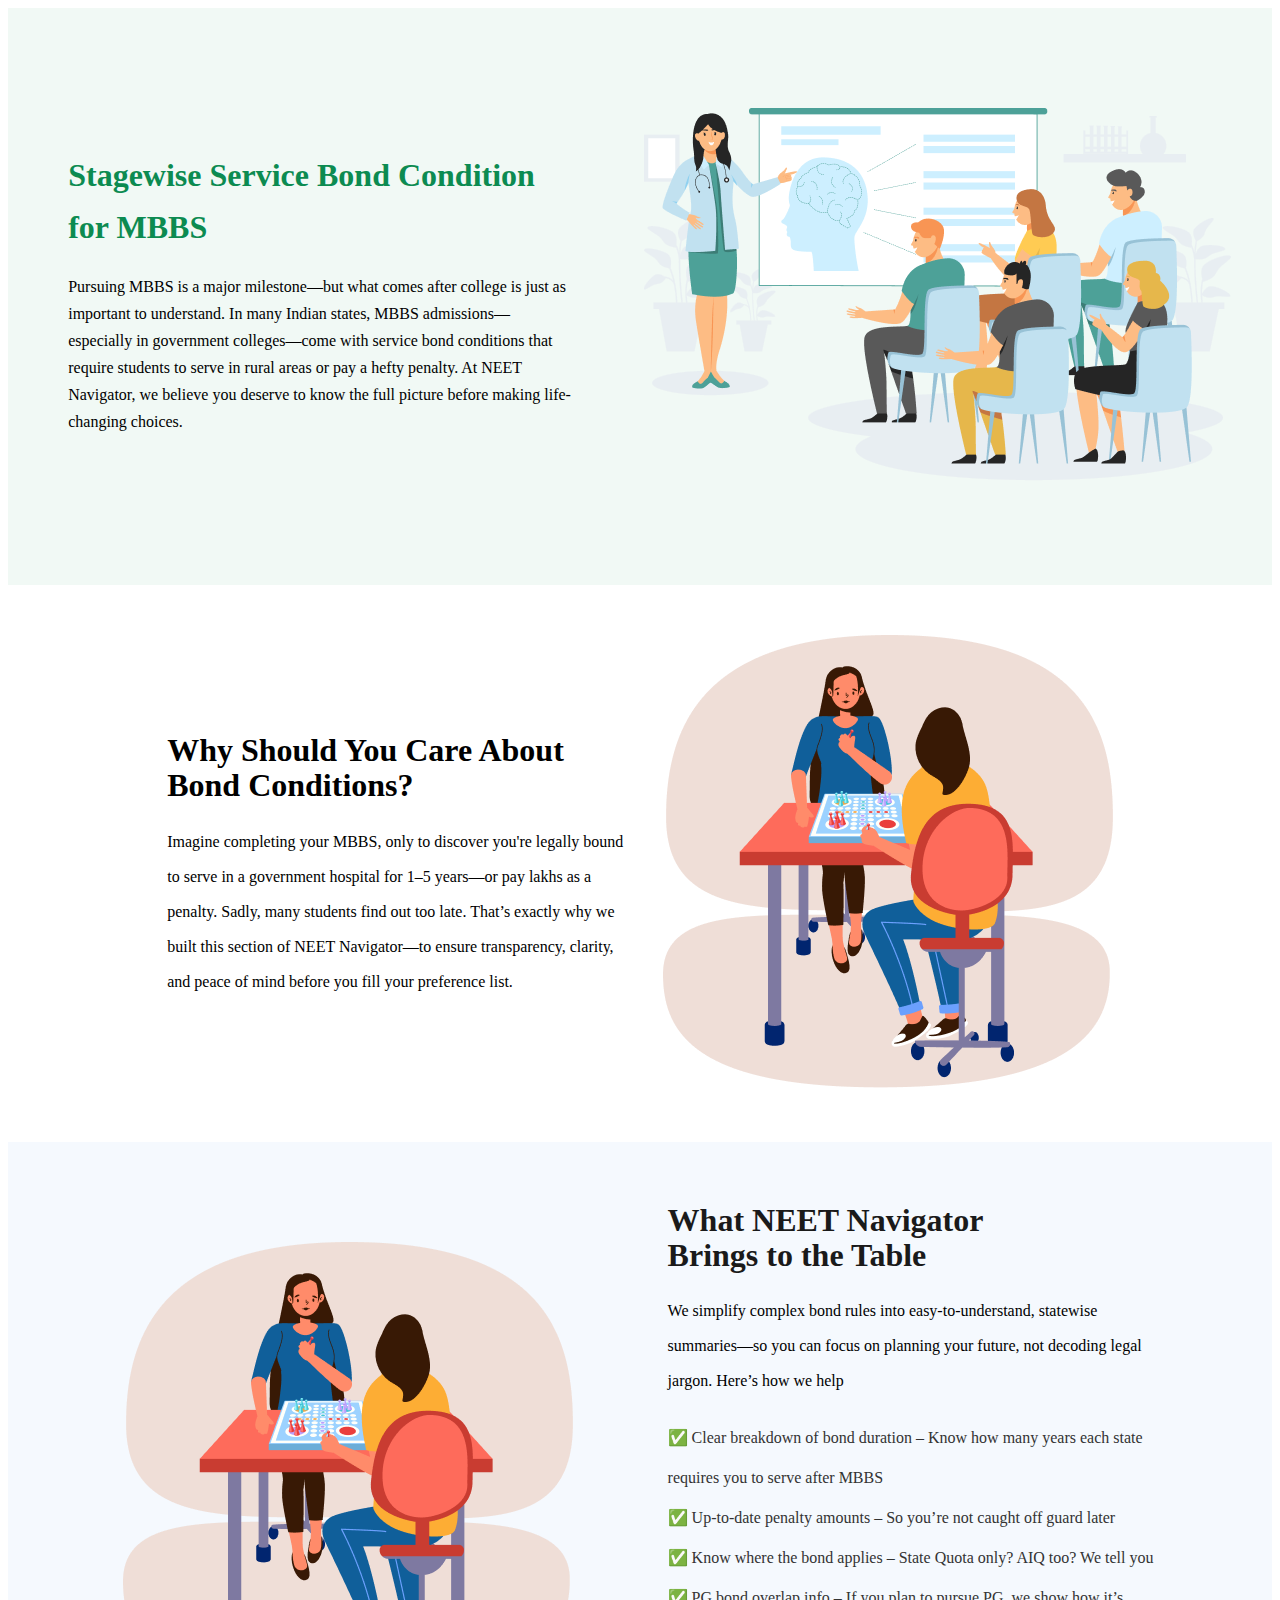
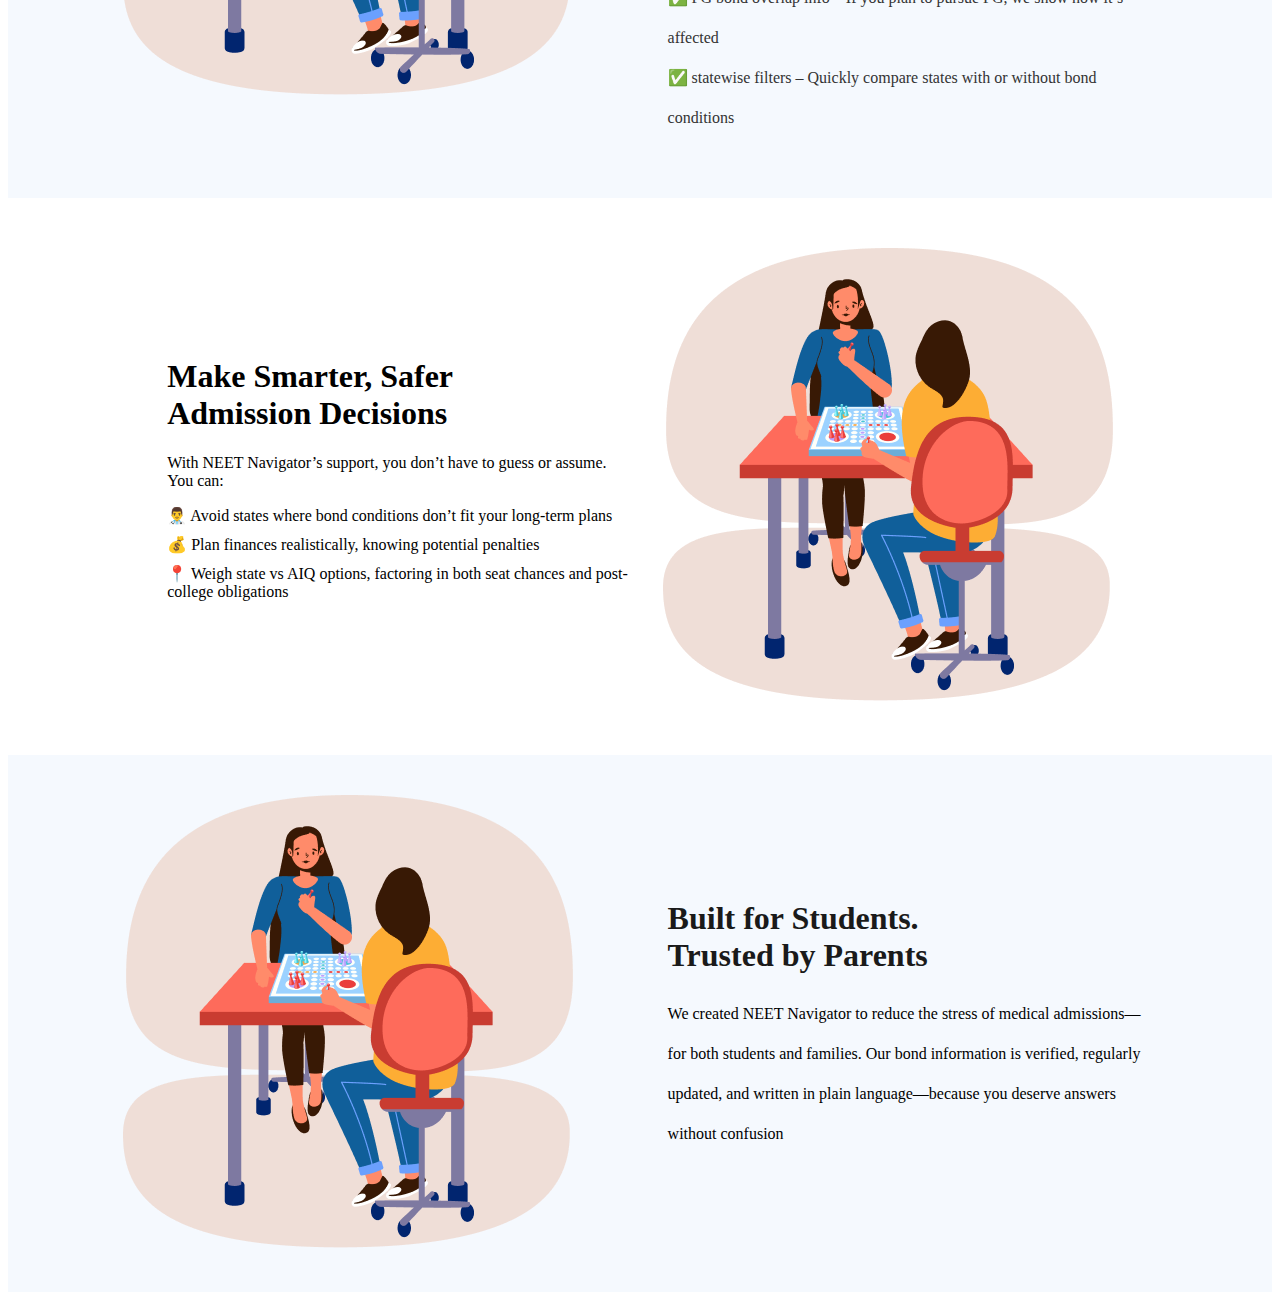
==== Bond.html @ cafb5d38 "Initial commit" ====
<!DOCTYPE html>
<html lang="en">
  <head>
    <meta charset="UTF-8" />
    <meta name="viewport" content="width=device-width, initial-scale=1.0" />
    <title>Bond</title>
    <link rel="stylesheet" href="bond.css" />
  </head>
  <body>
    <!-- section 1 -->
    <div class="comes-section">
      <div class="comes-content">
        <h1>Stagewise Service Bond Condition for MBBS</h1>
        <p>
          Pursuing MBBS is a major milestone—but what comes after college is
          just as important to understand. In many Indian states, MBBS
          admissions—especially in government colleges—come with service bond
          conditions that require students to serve in rural areas or pay a
          hefty penalty. At NEET Navigator, we believe you deserve to know the
          full picture before making life-changing choices.
        </p>
      </div>
      <div class="comes-image">
        <img src="./Images/mbbs-1.png" alt="" />
      </div>
    </div>

    <!-- section 2 -->
    <div class="Built">
      <div class="Built-text">
        <h1>Why Should You Care About Bond Conditions?</h1>
        <p>
          Imagine completing your MBBS, only to discover you're legally bound to
          serve in a government hospital for 1–5 years—or pay lakhs as a
          penalty. Sadly, many students find out too late. That’s exactly why we
          built this section of NEET Navigator—to ensure transparency, clarity,
          and peace of mind before you fill your preference list.
        </p>
      </div>

      <div class="Built-img">
        <img src="/Images/mbbs-3.png" alt="" />
      </div>
    </div>

    <!-- section 3 -->
    <div class="statewise">
      <div class="statewise-image">
        <img src="/Images/mbbs-3.png" />
      </div>
      <div class="statewise-content">
        <h1>
          What NEET Navigator <br />
          Brings to the Table
        </h1>
        <p>
          We simplify complex bond rules into easy-to-understand, statewise
          summaries—so you can focus on planning your future, not decoding legal
          jargon. Here’s how we help
        </p>
        <ul>
          <li>
            ✅ Clear breakdown of bond duration – Know how many years each state
            requires you to serve after MBBS
          </li>
          <li>
            ✅ Up-to-date penalty amounts – So you’re not caught off guard later
          </li>
          <li>
            ✅ Know where the bond applies – State Quota only? AIQ too? We tell
            you
          </li>
          <li>
            ✅ PG bond overlap info – If you plan to pursue PG, we show how it’s
            affected
          </li>
          <li>
            ✅ statewise filters – Quickly compare states with or without bond
            conditions
          </li>
        </ul>
      </div>
    </div>

    <!-- section 4 -->
    <div class="guess">
      <div class="guess-text">
        <h1>
          Make Smarter, Safer <br />
          Admission Decisions
        </h1>
        <p>
          With NEET Navigator’s support, you don’t have to guess or assume. You
          can:
        </p>
        <ul>
          <li>
            👨‍⚕️ Avoid states where bond conditions don’t fit your long-term plans
          </li>
          <li>💰 Plan finances realistically, knowing potential penalties</li>
          <li>
            📍 Weigh state vs AIQ options, factoring in both seat chances and
            post-college obligations
          </li>
        </ul>
      </div>

      <div class="guess-img">
        <img src="/Images/mbbs-3.png" alt="" />
      </div>
    </div>

    <!-- section 5 -->
    <div class="reduce">
      <div class="reduce-image">
        <img src="/Images/mbbs-3.png" />
      </div>
      <div class="reduce-content">
        <h1>
          Built for Students. <br />
          Trusted by Parents
        </h1>
        <p>
          We created NEET Navigator to reduce the stress of medical
          admissions—for both students and families. Our bond information is
          verified, regularly updated, and written in plain language—because you
          deserve answers without confusion
        </p>
      </div>
    </div>
  </body>
</html>
---- bond.css ----
.comes-section {
  display: flex;
  align-items: center;
  justify-content: center;
  height: auto;
  padding-top: 100px;
  padding-bottom: 100px;
  background-color: #f1f9f5;
  gap: 50px;
}
.comes-content {
  width: 40%;
  padding: 0px 20px;
}
.comes-content h1 {
  color: #0c8b51;
  line-height: 52px;
  margin-bottom: 20px;
}

.comes-content p {
  margin-bottom: 30px;
  line-height: 27px;
  max-width: 600px;
  
}

.comes-image {
  text-align: start;
}

.comes-image img {
  width: 100%;
  height: auto;
}
@media (max-width: 1024px) {
  .comes-section {
    flex-direction: row;
    text-align: center;
  }

  .comes-content h1 {
    line-height: 44px;
    text-align: start;
  }

  .comes-content p {
    text-align: start;
  }
}

@media (max-width: 768px) {
  .comes-section {
    flex-direction: column;
    text-align: center;
  }
  .comes-content h1 {
    line-height: 40px;
  }
}

@media (max-width: 480px) {
  .comes-content h1 {
    line-height: 32px;
  }

  .comes-section {
    padding: 30px 15px;
  }
}

/* section 2 */
.Built {
  display: flex;
  justify-content: center;
  align-items: center;
  padding: 50px;
  gap: 30px;
}
.Built-text {
  width: 40%;
  line-height: 35px;
}

@media (max-width: 768px) {
  .Built {
    flex-direction: column;
  }
  .Built-text {
    width: 90%;
  }
}
@media (max-width: 425px) {
  .Built {
    padding: 0px;
  }
  .Built-img img {
    width: 100%;
  }
}

/* section 3  */
.statewise {
  margin: auto;
  padding: 40px 20px;
  display: flex;
  flex-wrap: wrap;
  align-items: center;
  justify-content: space-evenly;
  background-color: #f5f9fe;
}
.statewise-content {
  width: 40%;
  line-height: 35px;
}
.statewise-content p {
  margin-bottom: 20px;
}
.statewise-content h1 {
  margin-bottom: 20px;
  color: #1a1a1a;
}

.statewise-content ul {
  list-style-type: disc;
  padding-left: 0px;
  margin-bottom: 20px;
  line-height: 40px;
}

.statewise-content ul li {
  color: #333;
  list-style: none;
}

.statewise-content a {
  text-decoration: none;
  background-color: rgba(44, 119, 211, 1);
  padding: 15px 30px;
  color: white;
  border-radius: 4px;
  position: relative;
  top: 50px;
}
@media (max-width: 768px) {
  .statewise {
    flex-direction: column-reverse;
    text-align: center;
    padding: 30px 15px;
  }
  .statewise-content {
    text-align: start;
    width: 90%;
  }
  .statewise-content h1 {
    text-align: start;
  }

  .statewise-content ul {
    padding-left: 0;
    list-style-position: inside;
  }

  .statewise-content a {
    top: 15px;
  }

  .statewise-image img {
    width: 100%;
    margin-top: 50px;
  }
}

@media (max-width: 480px) {
  .statewise-content ul {
    line-height: 1.6;
    text-align: start;
  }

  .statewise-content a {
    padding: 12px 24px;
  }
}
/* section 4 */
.guess {
  display: flex;
  justify-content: center;
  align-items: center;
  padding: 50px;
  gap: 30px;
}
.guess-text {
  width: 40%;
}
.guess-text ul {
  padding-left: 0px;
}
.guess-text ul li {
  list-style: none;
  margin-bottom: 10px;
}
@media (max-width: 768px) {
  .guess {
    flex-direction: column;
  }
  .guess-text {
    width: 90%;
  }
}
@media (max-width: 425px) {
  .guess {
    padding: 0px;
  }
  .guess-img img {
    width: 100%;
  }
}

/* section 5 */
.reduce {
  margin: auto;
  padding: 40px 20px;
  display: flex;
  flex-wrap: wrap;
  align-items: center;
  justify-content: space-evenly;
  background-color: #f5f9fe;
}

.reduce-content h1 {
  margin-bottom: 20px;
  color: #1a1a1a;
}
.reduce-content {
  width: 40%;
}
.reduce-content p {
  line-height: 40px;
}
@media (max-width: 768px) {
  .reduce {
    flex-direction: column-reverse;
    text-align: center;
    padding: 30px 15px;
  }
  .reduce-content {
    text-align: start;
    width: 90%;
  }
  .reduce-content h1 {
    text-align: start;
  }

  .reduce-image img {
    width: 100%;
    margin-top: 50px;
  }
}

@media (max-width: 480px) {
  .reduce-content a {
    padding: 12px 24px;
  }
}
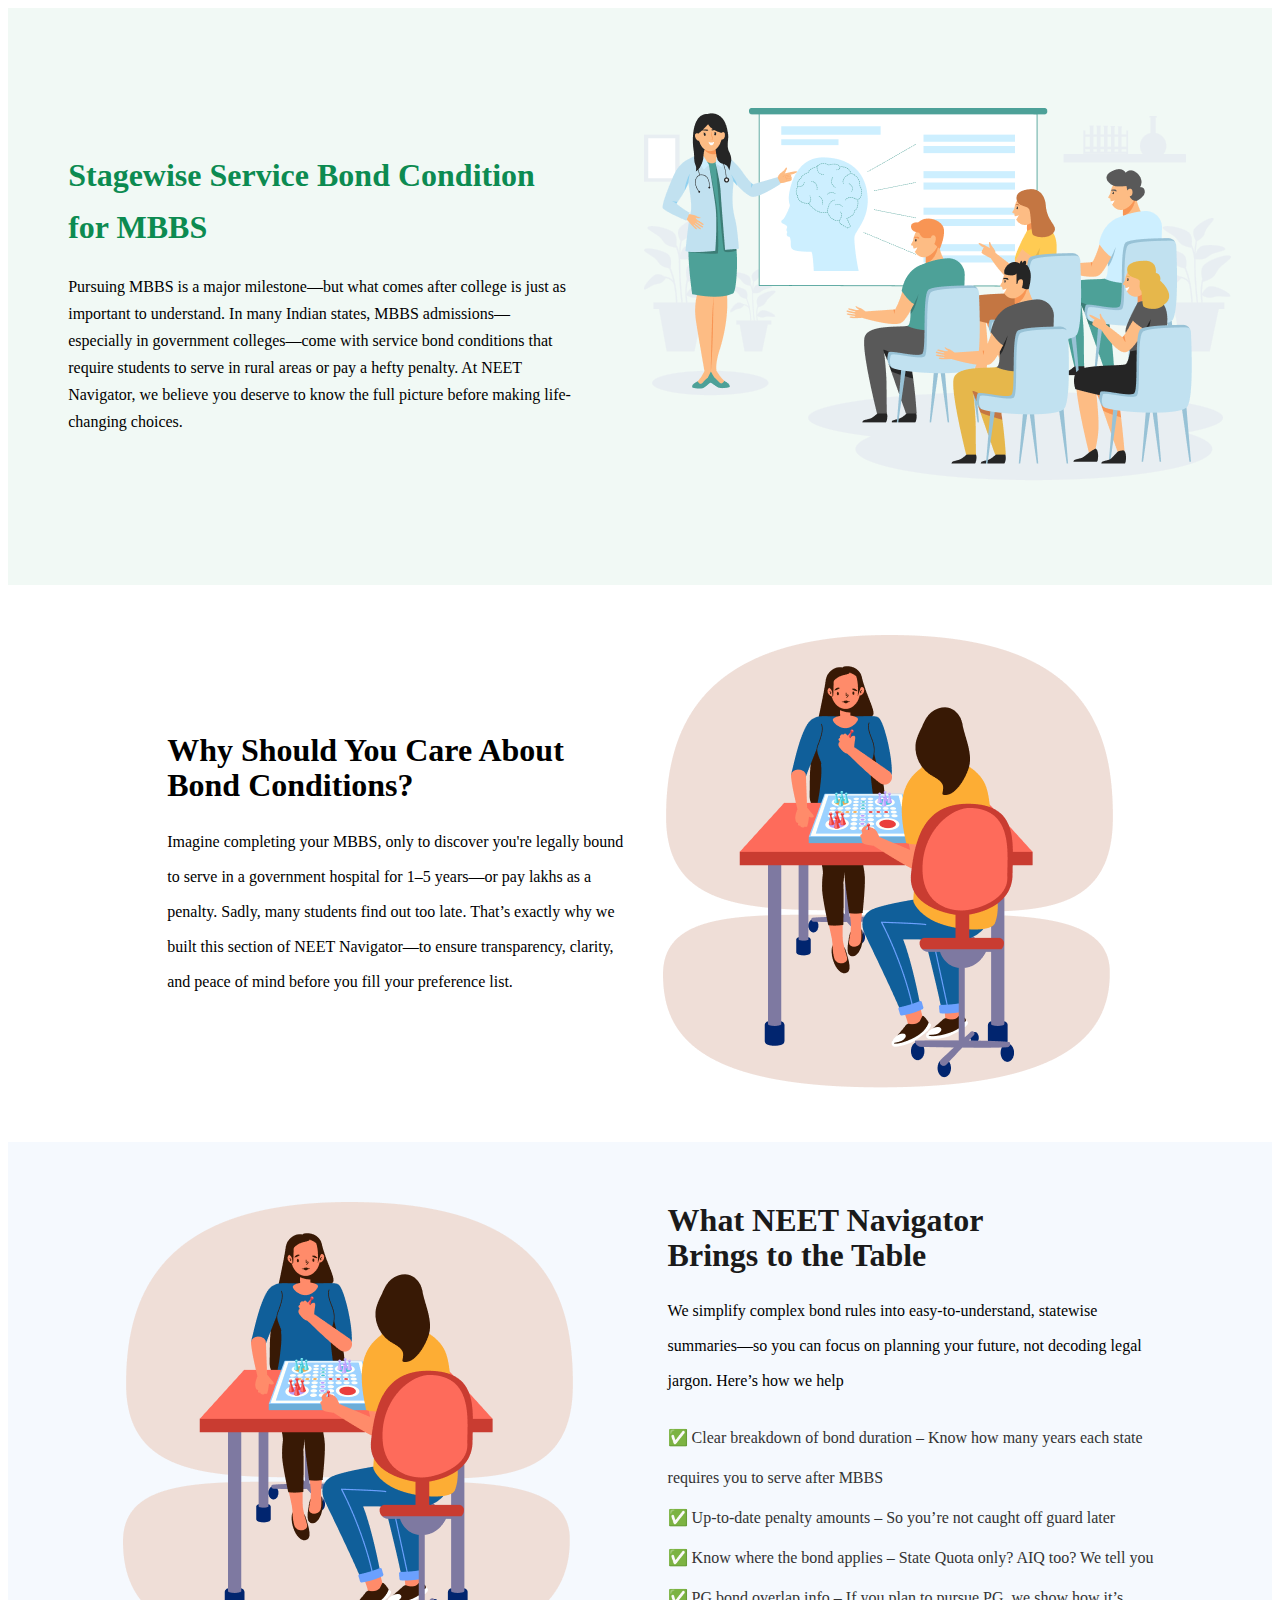
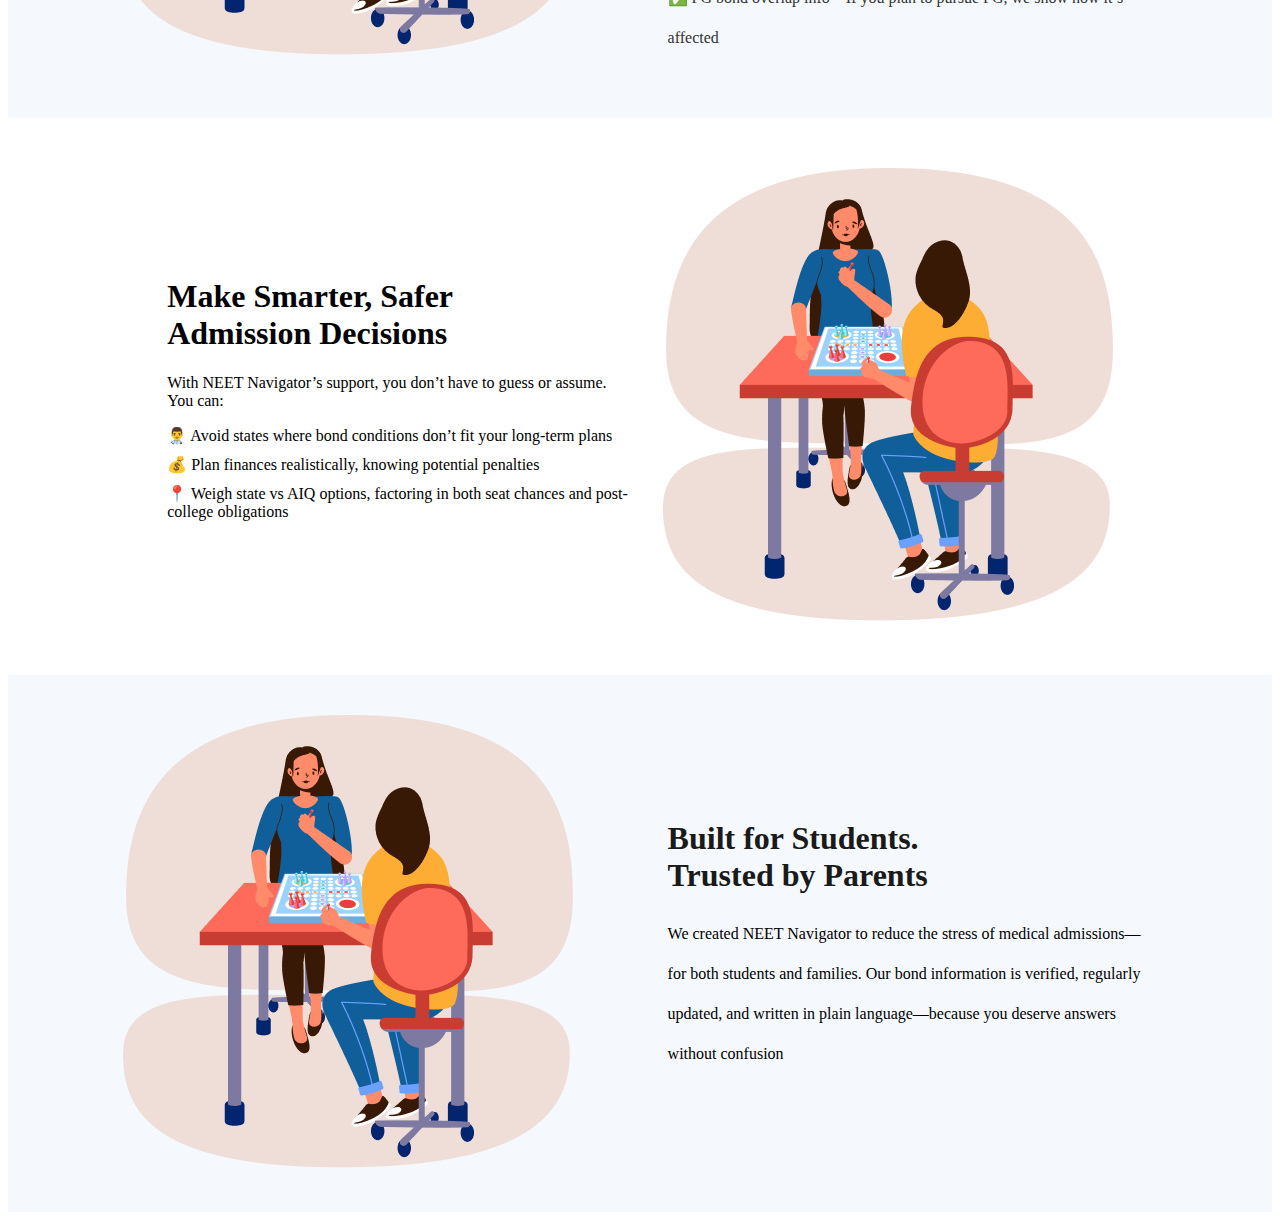
==== commit ab722e62: "sasAS" ====
--- a/Bond.html
+++ b/Bond.html
@@ -74,10 +74,7 @@
             ✅ PG bond overlap info – If you plan to pursue PG, we show how it’s
             affected
           </li>
-          <li>
-            ✅ statewise filters – Quickly compare states with or without bond
-            conditions
-          </li>
+        
         </ul>
       </div>
     </div>
